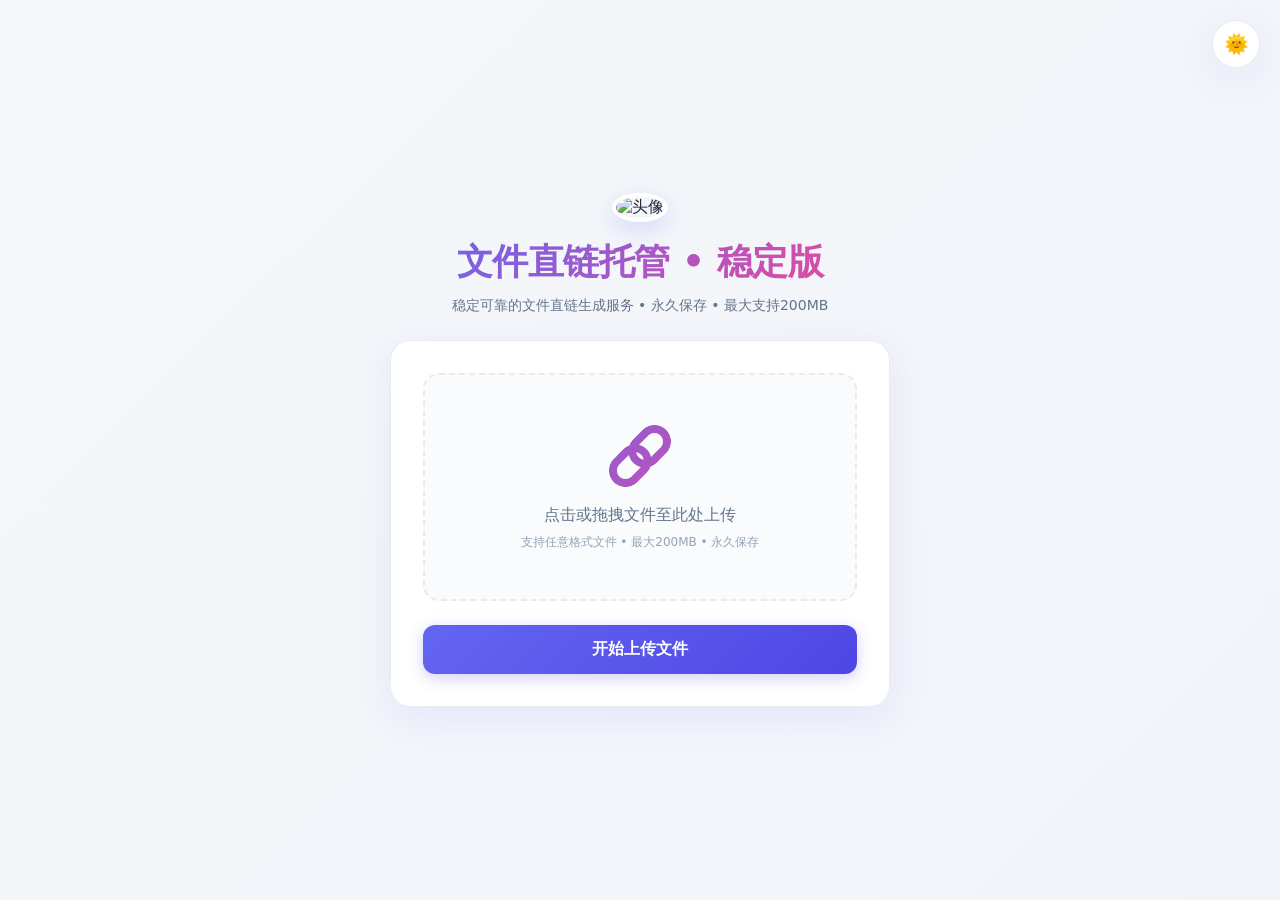
==== link.html @ 5e89c60a "Add files via upload" ====
<!DOCTYPE html>
<html lang="zh-CN">
<head>
    <meta charset="UTF-8">
    <meta name="viewport" content="width=device-width, initial-scale=1.0">
    <title>文件直链托管 • 稳定版</title>

<!-- 浏览器ICO图标配置 -->
    <link rel="icon" href="https://cdn.jsdmirror.com/gh/iTCoffe/iTCoffe.Github.io@List/Gbastos.png" sizes="32x32">
    <link rel="icon" href="https://cdn.jsdmirror.com/gh/iTCoffe/iTCoffe.Github.io@List/Gbastos.png" type="image/png" sizes="16x16">
    <link rel="apple-touch-icon" href="hhttps://cdn.jsdmirror.com/gh/iTCoffe/iTCoffe.Github.io@List/Gbastos.png"> <!-- 苹果设备图标 -->
    <link rel="shortcut icon" href="https://cdn.jsdmirror.com/gh/iTCoffe/iTCoffe.Github.io@List/Gbastos.png" type="image/png"> <!-- 兼容旧浏览器 -->
    
    <style>
        /* 基础变量 - 浅色模式默认 */
        :root {
            /* 浅色模式 */
            --primary: #6366f1;
            --primary-light: #818cf8;
            --primary-dark: #4f46e5;
            --secondary: #ec4899;
            --bg-gradient: linear-gradient(135deg, #f5f7fa 0%, #e4eaf5 100%);
            --card-bg: rgba(255, 255, 255, 0.95);
            --card-shadow: 0 10px 40px rgba(99, 102, 241, 0.1);
            --text-primary: #1e293b;
            --text-secondary: #64748b;
            --border-color: rgba(226, 232, 240, 0.8);
            --success: #10b981;
            --warning: #f59e0b;
            --danger: #ef4444;
            --upload-bg: rgba(248, 250, 252, 0.8);
            --upload-hover: rgba(255, 255, 255, 0.9);
            --dragover-bg: rgba(99, 102, 241, 0.05);
            --input-bg: #f8fafc;
        }

        /* 深色模式变量 */
        .dark-mode {
            --primary: #818cf8;
            --primary-light: #a5b4fc;
            --primary-dark: #6366f1;
            --secondary: #f472b6;
            --bg-gradient: linear-gradient(135deg, #0f172a 0%, #1e293b 100%);
            --card-bg: rgba(30, 41, 59, 0.95);
            --card-shadow: 0 10px 40px rgba(0, 0, 0, 0.3);
            --text-primary: #f8fafc;
            --text-secondary: #94a3b8;
            --border-color: rgba(71, 85, 105, 0.8);
            --success: #34d399;
            --warning: #fbbf24;
            --danger: #f87171;
            --upload-bg: rgba(30, 41, 59, 0.8);
            --upload-hover: rgba(30, 41, 59, 0.9);
            --dragover-bg: rgba(99, 102, 241, 0.1);
            --input-bg: #1e293b;
        }

        * {
            margin: 0;
            padding: 0;
            box-sizing: border-box;
            font-family: 'Inter', system-ui, -apple-system, sans-serif;
            transition: background-color 0.3s ease, color 0.3s ease, border-color 0.3s ease;
        }

        body {
            min-height: 100vh;
            display: flex;
            justify-content: center;
            align-items: center;
            background: var(--bg-gradient);
            background-size: 400% 400%;
            animation: gradientMove 15s ease infinite;
            color: var(--text-primary);
            padding: 20px;
            overflow-x: hidden;
        }

        @keyframes gradientMove {
            0% { background-position: 0% 50%; }
            50% { background-position: 100% 50%; }
            100% { background-position: 0% 50%; }
        }

        /* 主题切换按钮 */
        .theme-toggle {
            position: fixed;
            top: 20px;
            right: 20px;
            width: 48px;
            height: 48px;
            border-radius: 50%;
            background: var(--card-bg);
            border: 1px solid var(--border-color);
            box-shadow: var(--card-shadow);
            display: flex;
            align-items: center;
            justify-content: center;
            cursor: pointer;
            z-index: 100;
            color: var(--primary);
            font-size: 20px;
        }

        .theme-toggle:hover {
            transform: scale(1.05);
        }

        /* Toast提示框 */
        .toast {
            position: fixed;
            bottom: 30px;
            left: 50%;
            transform: translateX(-50%);
            padding: 12px 24px;
            background: var(--card-bg);
            border: 1px solid var(--border-color);
            border-radius: 8px;
            box-shadow: var(--card-shadow);
            color: var(--text-primary);
            z-index: 1000;
            opacity: 0;
            transition: opacity 0.3s ease, transform 0.3s ease;
            transform: translateX(-50%) translateY(20px);
        }
        .toast.show {
            opacity: 1;
            transform: translateX(-50%) translateY(0);
        }
        .toast.success {
            border-left: 4px solid var(--success);
        }
        .toast.error {
            border-left: 4px solid var(--danger);
        }
        .toast.warning {
            border-left: 4px solid var(--warning);
        }

        /* 主容器样式 */
        .container {
            width: 100%;
            max-width: 500px;
            margin: 0 auto;
            display: flex;
            flex-direction: column;
            align-items: center;
            gap: 24px;
        }

        /* 头部区域 */
        .header {
            text-align: center;
            width: 100%;
        }

        .avatar {
            width: 100px;
            height: 100px;
            border-radius: 50%;
            margin: 0 auto 16px;
            border: 4px solid var(--card-bg);
            box-shadow: 0 8px 24px rgba(99, 102, 241, 0.2);
            transition: transform 0.4s ease;
            object-fit: cover;
        }

        .avatar:hover {
            transform: scale(1.08) rotate(2deg);
        }

        .title {
            font-size: 36px;
            font-weight: 800;
            background: linear-gradient(135deg, var(--primary), var(--secondary));
            -webkit-background-clip: text;
            -webkit-text-fill-color: transparent;
            margin-bottom: 8px;
            letter-spacing: -0.5px;
        }

        .subtitle {
            color: var(--text-secondary);
            font-size: 14px;
            line-height: 1.5;
        }

        /* 卡片样式 */
        .card {
            width: 100%;
            background: var(--card-bg);
            border-radius: 20px;
            box-shadow: var(--card-shadow);
            padding: 32px;
            border: 1px solid var(--border-color);
            backdrop-filter: blur(10px);
            transition: transform 0.3s ease, box-shadow 0.3s ease;
        }

        .card:hover {
            transform: translateY(-4px);
            box-shadow: 0 15px 45px rgba(99, 102, 241, 0.15);
        }

        /* 文件信息显示 */
        .file-info {
            margin-bottom: 16px;
            text-align: center;
            display: none;
            padding: 12px;
            background: var(--upload-bg);
            border-radius: 12px;
            border: 1px solid var(--border-color);
        }
        .file-info p {
            font-size: 14px;
            color: var(--text-primary);
            margin-bottom: 4px;
        }
        .file-info small {
            font-size: 12px;
            color: var(--text-secondary);
        }

        /* 上传区域 */
        .upload-area {
            border: 2px dashed var(--border-color);
            border-radius: 16px;
            padding: 48px 24px;
            text-align: center;
            cursor: pointer;
            transition: all 0.3s ease;
            margin-bottom: 24px;
            background: var(--upload-bg);
        }

        .upload-area:hover {
            border-color: var(--primary-light);
            background: var(--upload-hover);
        }

        .upload-area.dragover {
            border-color: var(--primary);
            background: var(--dragover-bg);
            transform: scale(1.02);
        }

        .upload-icon {
            font-size: 56px;
            margin-bottom: 16px;
            background: linear-gradient(135deg, var(--primary), var(--secondary));
            -webkit-background-clip: text;
            -webkit-text-fill-color: transparent;
        }

        .upload-text {
            font-size: 16px;
            color: var(--text-secondary);
            margin-bottom: 8px;
        }

        .upload-hint {
            font-size: 12px;
            color: #94a3b8;
        }

        /* 按钮样式 */
        .btn {
            display: inline-block;
            width: 100%;
            padding: 14px 0;
            background: linear-gradient(135deg, var(--primary), var(--primary-dark));
            color: white;
            border: none;
            border-radius: 12px;
            font-size: 16px;
            font-weight: 600;
            cursor: pointer;
            transition: all 0.3s ease;
            box-shadow: 0 4px 15px rgba(99, 102, 241, 0.3);
            position: relative;
            overflow: hidden;
        }

        .btn::after {
            content: '';
            position: absolute;
            top: 50%;
            left: 50%;
            width: 0;
            height: 0;
            background: rgba(255, 255, 255, 0.2);
            border-radius: 50%;
            transform: translate(-50%, -50%);
            transition: width 0.6s ease, height 0.6s ease;
        }

        .btn:active::after {
            width: 300px;
            height: 300px;
            opacity: 0;
        }

        .btn:hover {
            background: linear-gradient(135deg, var(--primary-dark), #4338ca);
            transform: translateY(-2px);
            box-shadow: 0 6px 20px rgba(99, 102, 241, 0.4);
        }

        .btn-outline {
            background: transparent;
            border: 2px solid var(--primary);
            color: var(--primary);
            box-shadow: none;
        }

        .btn-outline:hover {
            background: rgba(99, 102, 241, 0.05);
            color: var(--primary-dark);
        }

        /* 进度区域 */
        .progress-section, .result-section, .history-section {
            display: none;
            margin-top: 24px;
        }

        /* 加载动画 */
        .loading-spinner {
            width: 40px;
            height: 40px;
            border: 4px solid var(--border-color);
            border-top: 4px solid var(--primary);
            border-radius: 50%;
            animation: spin 1s linear infinite;
            margin: 0 auto 16px;
        }
        @keyframes spin {
            0% { transform: rotate(0deg); }
            100% { transform: rotate(360deg); }
        }

        .progress-title {
            font-size: 15px;
            color: var(--text-secondary);
            margin-bottom: 12px;
            text-align: center;
        }

        .progress-bar {
            height: 8px;
            background: var(--input-bg);
            border-radius: 4px;
            overflow: hidden;
            margin-bottom: 12px;
        }

        .progress-fill {
            height: 100%;
            background: linear-gradient(90deg, var(--primary), var(--secondary));
            border-radius: 4px;
            width: 0%;
            transition: width 0.3s ease;
        }

        .progress-percent {
            text-align: center;
            font-size: 14px;
            color: var(--primary);
            font-weight: 600;
        }

        .retry-notice {
            font-size: 12px;
            color: var(--warning);
            text-align: center;
            margin-top: 8px;
            display: none;
        }

        /* 结果区域 */
        .result-item {
            margin-bottom: 20px;
        }

        .result-label {
            font-size: 12px;
            font-weight: 600;
            color: var(--text-secondary);
            margin-bottom: 8px;
            display: block;
        }

        .result-input-group {
            display: flex;
            align-items: center;
            background: var(--input-bg);
            border: 1px solid var(--border-color);
            border-radius: 10px;
            padding: 2px;
        }

        .result-input {
            flex: 1;
            padding: 12px 16px;
            border: none;
            background: transparent;
            font-size: 14px;
            color: var(--text-primary);
            outline: none;
            white-space: nowrap;
            overflow: hidden;
            text-overflow: ellipsis;
        }

        .copy-btn {
            padding: 8px 16px;
            background: var(--primary);
            color: white;
            border: none;
            border-radius: 8px;
            font-size: 13px;
            font-weight: 600;
            cursor: pointer;
            transition: all 0.2s ease;
            white-space: nowrap;
            position: relative;
            overflow: hidden;
        }

        .copy-btn::after {
            content: '';
            position: absolute;
            top: 50%;
            left: 50%;
            width: 0;
            height: 0;
            background: rgba(255, 255, 255, 0.2);
            border-radius: 50%;
            transform: translate(-50%, -50%);
            transition: width 0.6s ease, height 0.6s ease;
        }

        .copy-btn:active::after {
            width: 200px;
            height: 200px;
            opacity: 0;
        }

        .copy-btn:hover {
            background: var(--primary-dark);
        }

        /* 上传历史区域 */
        .history-section {
            margin-top: 32px;
        }
        .history-header {
            display: flex;
            justify-content: space-between;
            align-items: center;
            margin-bottom: 16px;
        }
        .history-title {
            font-size: 18px;
            font-weight: 600;
            color: var(--text-primary);
        }
        .clear-history {
            font-size: 12px;
            color: var(--primary);
            cursor: pointer;
            background: none;
            border: none;
            padding: 4px 8px;
        }
        .clear-history:hover {
            color: var(--primary-dark);
            text-decoration: underline;
        }
        .history-list {
            max-height: 300px;
            overflow-y: auto;
            padding-right: 8px;
        }
        .history-item {
            padding: 12px;
            border-bottom: 1px solid var(--border-color);
            margin-bottom: 8px;
        }
        .history-item:last-child {
            border-bottom: none;
            margin-bottom: 0;
        }
        .history-name {
            font-size: 14px;
            font-weight: 600;
            margin-bottom: 4px;
        }
        .history-time {
            font-size: 12px;
            color: var(--text-secondary);
            margin-bottom: 8px;
        }
        .history-buttons {
            display: flex;
            gap: 8px;
        }
        .history-btn {
            font-size: 12px;
            padding: 4px 8px;
            background: var(--primary-light);
            color: white;
            border: none;
            border-radius: 4px;
            cursor: pointer;
        }
        .history-btn:hover {
            background: var(--primary);
        }

        /* 隐藏的文件输入 */
        #fileInput {
            display: none;
        }

        /* 响应式适配 */
        @media (max-width: 480px) {
            .container {
                padding: 10px;
            }
            
            .card {
                padding: 24px 16px;
            }
            
            .upload-area {
                padding: 32px 16px;
            }
            
            .title {
                font-size: 28px;
            }
            
            .theme-toggle {
                width: 40px;
                height: 40px;
                font-size: 18px;
            }
        }

        @media (max-width: 375px) {
            .card {
                padding: 20px 12px;
            }
            .upload-area {
                padding: 32px 12px;
            }
            .title {
                font-size: 24px;
            }
            .theme-toggle {
                width: 36px;
                height: 36px;
                font-size: 16px;
            }
        }
    </style>
    <!-- 百度统计代码 -->
    <script>
        var _hmt = _hmt || [];
        (function() {
          var hm = document.createElement("script");
          hm.src = "https://hm.baidu.com/hm.js?f463aebe70bb41d3370a497b28a6d7ac";
          var s = document.getElementsByTagName("script")[0]; 
          s.parentNode.insertBefore(hm, s);
        })();
    </script>
</head>
<body>
    <!-- 主题切换按钮 -->
    <div class="theme-toggle" id="themeToggle">🌞</div>
    
    <!-- Toast提示框 -->
    <div class="toast" id="toast"></div>

    <div class="container">
        <!-- 头部区域 -->
        <div class="header">
            <img src="https://cdn.jsdmirror.com/gh/iTCoffe/iTCoffe.Github.io@List/Gbastos.png" alt="头像" class="avatar">
            <h1 class="title">文件直链托管 • 稳定版</h1>
            <p class="subtitle">稳定可靠的文件直链生成服务 • 永久保存 • 最大支持200MB</p>
        </div>

        <!-- 主卡片 -->
        <div class="card">
            <!-- 文件信息显示 -->
            <div class="file-info" id="fileInfo">
                <p>📄 待上传：<span id="fileName"></span></p>
                <small>大小：<span id="fileSize"></span> | 格式：<span id="fileType"></span></small>
            </div>

            <!-- 上传表单 -->
            <div id="uploadForm">
                <div class="upload-area" id="dropZone">
                    <div class="upload-icon">🔗</div>
                    <p class="upload-text">点击或拖拽文件至此处上传</p>
                    <p class="upload-hint">支持任意格式文件 • 最大200MB • 永久保存</p>
                    <input type="file" id="fileInput" hidden multiple>
                </div>
                <button class="btn" onclick="document.getElementById('fileInput').click()">开始上传文件</button>
            </div>

            <!-- 进度区域 -->
            <div class="progress-section" id="progressSection">
                <div class="loading-spinner" id="loadingSpinner"></div>
                <p class="progress-title">正在上传到云端服务器...</p>
                <div class="progress-bar">
                    <div class="progress-fill" id="progressBar"></div>
                </div>
                <p class="progress-percent" id="percentText">0%</p>
                <p class="retry-notice" id="retryNotice">⚠️ 当前通道繁忙，正在切换备用线路...</p>
            </div>

            <!-- 结果区域 -->
            <div class="result-section" id="resultSection">
                <div class="result-item">
                    <label class="result-label">🚀 镜像加速链接</label>
                    <div class="result-input-group">
                        <input type="text" id="proxyLink" class="result-input" readonly>
                        <button class="copy-btn" onclick="copyValue('proxyLink', this)">复制</button>
                    </div>
                </div>
                <div class="result-item">
                    <label class="result-label">🔗 原始官方链接</label>
                    <div class="result-input-group">
                        <input type="text" id="rawLink" class="result-input" readonly>
                        <button class="copy-btn" onclick="copyValue('rawLink', this)">复制</button>
                    </div>
                </div>
                <button class="btn btn-outline" onclick="location.reload()">重新上传</button>
            </div>

            <!-- 上传历史区域 -->
            <div class="history-section" id="historySection">
                <div class="history-header">
                    <h3 class="history-title">上传历史</h3>
                    <button class="clear-history" onclick="clearHistory()">清空记录</button>
                </div>
                <div class="history-list" id="historyList"></div>
            </div>
        </div>
    </div>

    <script>
        // ===== 全局配置 =====
        const MAX_FILE_SIZE = 200 * 1024 * 1024; // 200MB
        const FORBIDDEN_TYPES = ['exe', 'bat', 'sh', 'php', 'js', 'py', 'asp', 'aspx', 'jsp']; // 禁止的文件类型

        // ===== 主题切换核心逻辑 =====
        const themeToggle = document.getElementById('themeToggle');
        const body = document.body;

        // 从本地存储读取主题偏好
        const savedTheme = localStorage.getItem('theme');
        // 自动跟随系统主题
        const systemDark = window.matchMedia && window.matchMedia('(prefers-color-scheme: dark)').matches;
        
        if (savedTheme === 'dark' || (!savedTheme && systemDark)) {
            body.classList.add('dark-mode');
            themeToggle.textContent = '🌙';
        } else {
            themeToggle.textContent = '🌞';
        }

        // 切换主题
        themeToggle.addEventListener('click', () => {
            if (body.classList.contains('dark-mode')) {
                // 切换到浅色模式
                body.classList.remove('dark-mode');
                themeToggle.textContent = '🌞';
                localStorage.setItem('theme', 'light');
            } else {
                // 切换到深色模式
                body.classList.add('dark-mode');
                themeToggle.textContent = '🌙';
                localStorage.setItem('theme', 'dark');
            }
        });

        // ===== Toast提示框功能 =====
        function showToast(message, type = 'info') {
            const toast = document.getElementById('toast');
            toast.textContent = message;
            toast.className = `toast ${type}`;
            toast.classList.add('show');
            
            setTimeout(() => {
                toast.classList.remove('show');
            }, 3000);
        }

        // ===== 上传历史功能 =====
        // 保存上传记录
        function saveUploadHistory(fileName, rawLink, proxyLink) {
            const history = JSON.parse(localStorage.getItem('uploadHistory') || '[]');
            history.unshift({
                id: Date.now(),
                name: fileName,
                raw: rawLink,
                proxy: proxyLink,
                time: new Date().toLocaleString()
            });
            // 只保留最近10条
            if (history.length > 10) history.pop();
            localStorage.setItem('uploadHistory', JSON.stringify(history));
            renderHistory();
        }

        // 渲染历史记录
        function renderHistory() {
            const history = JSON.parse(localStorage.getItem('uploadHistory') || '[]');
            const historyList = document.getElementById('historyList');
            const historySection = document.getElementById('historySection');
            
            if (history.length === 0) {
                historySection.style.display = 'none';
                return;
            }
            
            historySection.style.display = 'block';
            historyList.innerHTML = history.map(item => `
                <div class="history-item">
                    <p class="history-name">${item.name}</p>
                    <p class="history-time">${item.time}</p>
                    <div class="history-buttons">
                        <button class="history-btn" onclick="copyHistoryLink('${item.raw}')">复制原始链接</button>
                        <button class="history-btn" onclick="copyHistoryLink('${item.proxy}')">复制加速链接</button>
                    </div>
                </div>
            `).join('');
        }

        // 复制历史链接
        function copyHistoryLink(link) {
            navigator.clipboard.writeText(link).then(() => {
                showToast('链接复制成功！', 'success');
            }).catch(() => {
                const tempInput = document.createElement('input');
                tempInput.value = link;
                document.body.appendChild(tempInput);
                tempInput.select();
                document.execCommand('copy');
                document.body.removeChild(tempInput);
                showToast('链接复制成功！', 'success');
            });
        }

        // 清空历史记录
        function clearHistory() {
            if (confirm('确定要清空所有上传记录吗？')) {
                localStorage.removeItem('uploadHistory');
                renderHistory();
                showToast('上传记录已清空', 'info');
            }
        }

        // ===== 文件校验功能 =====
        function validateFile(file) {
            // 1. 检查文件大小
            if (file.size > MAX_FILE_SIZE) {
                showToast(`文件大小超过限制！最大支持200MB，当前文件大小：${(file.size/1024/1024).toFixed(2)}MB`, 'error');
                return false;
            }
            
            // 2. 检查文件类型
            const fileExt = file.name.split('.').pop()?.toLowerCase() || '';
            if (FORBIDDEN_TYPES.includes(fileExt)) {
                showToast('禁止上传可执行文件或脚本文件！', 'error');
                return false;
            }
            
            return true;
        }

        // ===== 核心上传功能 =====
        // 获取DOM元素
        const fileInput = document.getElementById('fileInput');
        const dropZone = document.getElementById('dropZone');
        const progressSection = document.getElementById('progressSection');
        const resultSection = document.getElementById('resultSection');
        const uploadForm = document.getElementById('uploadForm');
        const fileInfo = document.getElementById('fileInfo');
        const fileNameEl = document.getElementById('fileName');
        const fileSizeEl = document.getElementById('fileSize');
        const fileTypeEl = document.getElementById('fileType');

        // 页面加载时渲染历史记录
        window.addEventListener('load', () => {
            renderHistory();
        });

        // 拖拽功能实现
        ['dragenter', 'dragover', 'dragleave', 'drop'].forEach(eventName => {
            dropZone.addEventListener(eventName, preventDefaults, false);
        });

        function preventDefaults(e) {
            e.preventDefault();
            e.stopPropagation();
        }

        ['dragenter', 'dragover'].forEach(eventName => {
            dropZone.addEventListener(eventName, () => dropZone.classList.add('dragover'), false);
        });

        ['dragleave', 'drop'].forEach(eventName => {
            dropZone.addEventListener(eventName, () => dropZone.classList.remove('dragover'), false);
        });

        dropZone.addEventListener('drop', handleDrop, false);

        function handleDrop(e) {
            const dt = e.dataTransfer;
            const files = dt.files;
            if (files.length) {
                // 取第一个文件（如需多文件可循环）
                const file = files[0];
                if (validateFile(file)) {
                    showFileInfo(file);
                    handleUpload(file);
                }
            }
        }

        // 显示文件信息
        function showFileInfo(file) {
            const fileExt = file.name.split('.').pop()?.toLowerCase() || '未知';
            const fileSize = (file.size/1024/1024).toFixed(2) + 'MB';
            
            fileNameEl.textContent = file.name;
            fileSizeEl.textContent = fileSize;
            fileTypeEl.textContent = fileExt;
            fileInfo.style.display = 'block';
        }

        // 点击上传区域触发文件选择
        dropZone.addEventListener('click', () => fileInput.click());
        
        // 文件选择后触发上传
        fileInput.addEventListener('change', (e) => {
            if (e.target.files.length) {
                const file = e.target.files[0];
                if (validateFile(file)) {
                    showFileInfo(file);
                    handleUpload(file);
                }
            }
        });

        // 核心配置
        const API = 'https://catbox.moe/user/api.php';
        const DOMAIN = 'https://down.nigx.cn/';
        
        // 代理池
        const PROXY_POOL = [
            'https://corsproxy.io/?',
            'https://thingproxy.freeboard.io/fetch/',
            'https://api.allorigins.win/raw?url='
        ];

        // 处理文件上传
        function handleUpload(file) {
            // 切换到进度显示
            uploadForm.style.display = 'none';
            progressSection.style.display = 'block';

            // 创建FormData
            const fd = new FormData();
            fd.append('reqtype', 'fileupload');
            fd.append('fileToUpload', file);

            let currentProxyIndex = 0;

            // 发起上传请求
            function startUpload() {
                const xhr = new XMLHttpRequest();
                const targetUrl = PROXY_POOL[currentProxyIndex] + encodeURIComponent(API);
                
                xhr.open('POST', targetUrl);

                // 上传进度监听
                xhr.upload.addEventListener('progress', (e) => {
                    if (e.lengthComputable) {
                        const percent = Math.round((e.loaded / e.total) * 100);
                        document.getElementById('progressBar').style.width = percent + '%';
                        document.getElementById('percentText').textContent = percent + '%';
                    }
                });

                // 请求完成处理
                xhr.addEventListener('load', () => {
                    const response = xhr.responseText.trim();
                    if (xhr.status === 200 && response.includes('http')) {
                        const urlMatch = response.match(/https?:\/\/[^\s]+/);
                        if (urlMatch) {
                            const raw = urlMatch[0];
                            const noProtocol = raw.replace(/^https?:\/\//, '');
                            document.getElementById('rawLink').value = raw;
                            document.getElementById('proxyLink').value = DOMAIN + noProtocol;
                            
                            // 保存上传历史
                            saveUploadHistory(file.name, raw, DOMAIN + noProtocol);
                            
                            // 切换到结果显示
                            progressSection.style.display = 'none';
                            resultSection.style.display = 'block';
                            showToast('文件上传成功！', 'success');
                            return;
                        }
                    }
                    tryNextProxy();
                });

                // 错误处理
                xhr.addEventListener('error', tryNextProxy);
                xhr.addEventListener('timeout', tryNextProxy);
                
                // 设置超时
                xhr.timeout = 30000;
                xhr.send(fd);
            }

            // 尝试下一个代理
            function tryNextProxy() {
                currentProxyIndex++;
                if (currentProxyIndex < PROXY_POOL.length) {
                    document.getElementById('retryNotice').style.display = 'block';
                    console.warn(`切换到第 ${currentProxyIndex + 1} 个代理`);
                    startUpload();
                } else {
                    showToast('上传失败：所有备用线路均不可用，请稍后再试。', 'error');
                    // 恢复上传表单
                    progressSection.style.display = 'none';
                    uploadForm.style.display = 'block';
                    document.getElementById('retryNotice').style.display = 'none';
                }
            }

            // 开始第一个上传请求
            startUpload();
        }

        // 复制功能
        function copyValue(id, btn) {
            const input = document.getElementById(id);
            input.select();
            
            try {
                // 现代浏览器API
                navigator.clipboard.writeText(input.value).then(() => {
                    const originalText = btn.textContent;
                    btn.textContent = '已复制 ✓';
                    btn.style.background = 'var(--success)';
                    setTimeout(() => {
                        btn.textContent = originalText;
                        btn.style.background = '';
                    }, 2000);
                    showToast('链接复制成功！', 'success');
                }).catch(() => {
                    // 降级方案
                    fallbackCopy(input, btn);
                });
            } catch (err) {
                fallbackCopy(input, btn);
            }
        }

        // 复制降级方案
        function fallbackCopy(input, btn) {
            document.execCommand('copy');
            const originalText = btn.textContent;
            btn.textContent = '已复制 ✓';
            btn.style.background = 'var(--success)';
            setTimeout(() => {
                btn.textContent = originalText;
                btn.style.background = '';
            }, 2000);
            showToast('链接复制成功！', 'success');
        }
    </script>
</body>
</html>
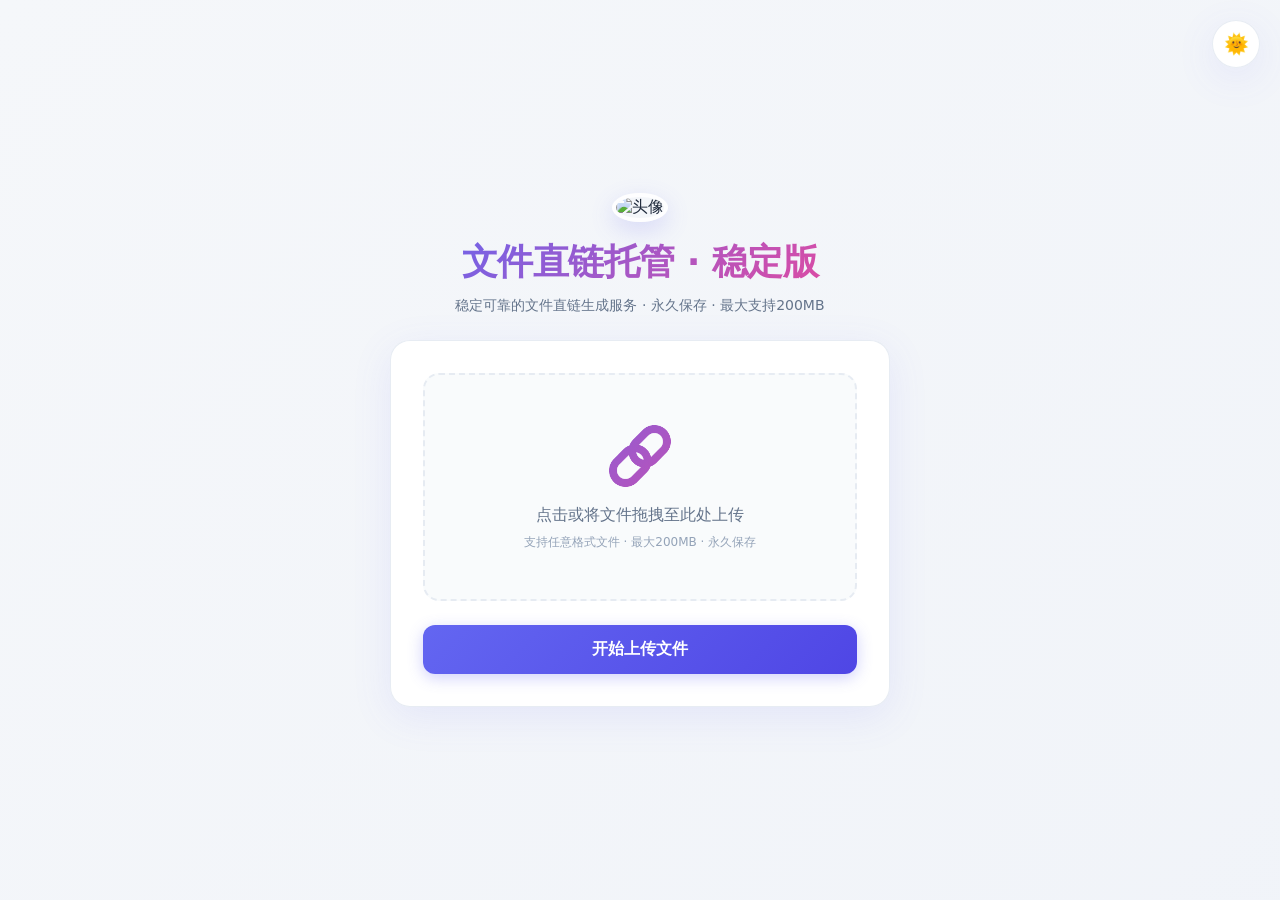
==== commit 6118f9cf: "Update link.html" ====
--- a/link.html
+++ b/link.html
@@ -3,18 +3,15 @@
 <head>
     <meta charset="UTF-8">
     <meta name="viewport" content="width=device-width, initial-scale=1.0">
-    <title>文件直链托管 • 稳定版</title>
-
-<!-- 浏览器ICO图标配置 -->
+    <title>文件直链托管 · 稳定版</title>
+
     <link rel="icon" href="https://cdn.jsdmirror.com/gh/iTCoffe/iTCoffe.Github.io@List/Gbastos.png" sizes="32x32">
     <link rel="icon" href="https://cdn.jsdmirror.com/gh/iTCoffe/iTCoffe.Github.io@List/Gbastos.png" type="image/png" sizes="16x16">
-    <link rel="apple-touch-icon" href="hhttps://cdn.jsdmirror.com/gh/iTCoffe/iTCoffe.Github.io@List/Gbastos.png"> <!-- 苹果设备图标 -->
-    <link rel="shortcut icon" href="https://cdn.jsdmirror.com/gh/iTCoffe/iTCoffe.Github.io@List/Gbastos.png" type="image/png"> <!-- 兼容旧浏览器 -->
+    <link rel="apple-touch-icon" href="https://cdn.jsdmirror.com/gh/iTCoffe/iTCoffe.Github.io@List/Gbastos.png">
+    <link rel="shortcut icon" href="https://cdn.jsdmirror.com/gh/iTCoffe/iTCoffe.Github.io@List/Gbastos.png" type="image/png">
     
     <style>
-        /* 基础变量 - 浅色模式默认 */
         :root {
-            /* 浅色模式 */
             --primary: #6366f1;
             --primary-light: #818cf8;
             --primary-dark: #4f46e5;
@@ -33,8 +30,6 @@
             --dragover-bg: rgba(99, 102, 241, 0.05);
             --input-bg: #f8fafc;
         }
-
-        /* 深色模式变量 */
         .dark-mode {
             --primary: #818cf8;
             --primary-light: #a5b4fc;
@@ -54,7 +49,6 @@
             --dragover-bg: rgba(99, 102, 241, 0.1);
             --input-bg: #1e293b;
         }
-
         * {
             margin: 0;
             padding: 0;
@@ -62,7 +56,6 @@
             font-family: 'Inter', system-ui, -apple-system, sans-serif;
             transition: background-color 0.3s ease, color 0.3s ease, border-color 0.3s ease;
         }
-
         body {
             min-height: 100vh;
             display: flex;
@@ -75,14 +68,11 @@
             padding: 20px;
             overflow-x: hidden;
         }
-
         @keyframes gradientMove {
             0% { background-position: 0% 50%; }
             50% { background-position: 100% 50%; }
             100% { background-position: 0% 50%; }
         }
-
-        /* 主题切换按钮 */
         .theme-toggle {
             position: fixed;
             top: 20px;
@@ -101,12 +91,7 @@
             color: var(--primary);
             font-size: 20px;
         }
-
-        .theme-toggle:hover {
-            transform: scale(1.05);
-        }
-
-        /* Toast提示框 */
+        .theme-toggle:hover { transform: scale(1.05); }
         .toast {
             position: fixed;
             bottom: 30px;
@@ -127,17 +112,9 @@
             opacity: 1;
             transform: translateX(-50%) translateY(0);
         }
-        .toast.success {
-            border-left: 4px solid var(--success);
-        }
-        .toast.error {
-            border-left: 4px solid var(--danger);
-        }
-        .toast.warning {
-            border-left: 4px solid var(--warning);
-        }
-
-        /* 主容器样式 */
+        .toast.success { border-left: 4px solid var(--success); }
+        .toast.error { border-left: 4px solid var(--danger); }
+        .toast.warning { border-left: 4px solid var(--warning); }
         .container {
             width: 100%;
             max-width: 500px;
@@ -147,13 +124,10 @@
             align-items: center;
             gap: 24px;
         }
-
-        /* 头部区域 */
         .header {
             text-align: center;
             width: 100%;
         }
-
         .avatar {
             width: 100px;
             height: 100px;
@@ -164,11 +138,7 @@
             transition: transform 0.4s ease;
             object-fit: cover;
         }
-
-        .avatar:hover {
-            transform: scale(1.08) rotate(2deg);
-        }
-
+        .avatar:hover { transform: scale(1.08) rotate(2deg); }
         .title {
             font-size: 36px;
             font-weight: 800;
@@ -178,14 +148,11 @@
             margin-bottom: 8px;
             letter-spacing: -0.5px;
         }
-
         .subtitle {
             color: var(--text-secondary);
             font-size: 14px;
             line-height: 1.5;
         }
-
-        /* 卡片样式 */
         .card {
             width: 100%;
             background: var(--card-bg);
@@ -196,13 +163,10 @@
             backdrop-filter: blur(10px);
             transition: transform 0.3s ease, box-shadow 0.3s ease;
         }
-
         .card:hover {
             transform: translateY(-4px);
             box-shadow: 0 15px 45px rgba(99, 102, 241, 0.15);
         }
-
-        /* 文件信息显示 */
         .file-info {
             margin-bottom: 16px;
             text-align: center;
@@ -221,8 +185,6 @@
             font-size: 12px;
             color: var(--text-secondary);
         }
-
-        /* 上传区域 */
         .upload-area {
             border: 2px dashed var(--border-color);
             border-radius: 16px;
@@ -233,18 +195,15 @@
             margin-bottom: 24px;
             background: var(--upload-bg);
         }
-
         .upload-area:hover {
             border-color: var(--primary-light);
             background: var(--upload-hover);
         }
-
         .upload-area.dragover {
             border-color: var(--primary);
             background: var(--dragover-bg);
             transform: scale(1.02);
         }
-
         .upload-icon {
             font-size: 56px;
             margin-bottom: 16px;
@@ -252,19 +211,15 @@
             -webkit-background-clip: text;
             -webkit-text-fill-color: transparent;
         }
-
         .upload-text {
             font-size: 16px;
             color: var(--text-secondary);
             margin-bottom: 8px;
         }
-
         .upload-hint {
             font-size: 12px;
             color: #94a3b8;
         }
-
-        /* 按钮样式 */
         .btn {
             display: inline-block;
             width: 100%;
@@ -281,7 +236,6 @@
             position: relative;
             overflow: hidden;
         }
-
         .btn::after {
             content: '';
             position: absolute;
@@ -294,38 +248,30 @@
             transform: translate(-50%, -50%);
             transition: width 0.6s ease, height 0.6s ease;
         }
-
         .btn:active::after {
             width: 300px;
             height: 300px;
             opacity: 0;
         }
-
         .btn:hover {
             background: linear-gradient(135deg, var(--primary-dark), #4338ca);
             transform: translateY(-2px);
             box-shadow: 0 6px 20px rgba(99, 102, 241, 0.4);
         }
-
         .btn-outline {
             background: transparent;
             border: 2px solid var(--primary);
             color: var(--primary);
             box-shadow: none;
         }
-
         .btn-outline:hover {
             background: rgba(99, 102, 241, 0.05);
             color: var(--primary-dark);
         }
-
-        /* 进度区域 */
         .progress-section, .result-section, .history-section {
             display: none;
             margin-top: 24px;
         }
-
-        /* 加载动画 */
         .loading-spinner {
             width: 40px;
             height: 40px;
@@ -339,14 +285,12 @@
             0% { transform: rotate(0deg); }
             100% { transform: rotate(360deg); }
         }
-
         .progress-title {
             font-size: 15px;
             color: var(--text-secondary);
             margin-bottom: 12px;
             text-align: center;
         }
-
         .progress-bar {
             height: 8px;
             background: var(--input-bg);
@@ -354,7 +298,6 @@
             overflow: hidden;
             margin-bottom: 12px;
         }
-
         .progress-fill {
             height: 100%;
             background: linear-gradient(90deg, var(--primary), var(--secondary));
@@ -362,14 +305,12 @@
             width: 0%;
             transition: width 0.3s ease;
         }
-
         .progress-percent {
             text-align: center;
             font-size: 14px;
             color: var(--primary);
             font-weight: 600;
         }
-
         .retry-notice {
             font-size: 12px;
             color: var(--warning);
@@ -377,12 +318,9 @@
             margin-top: 8px;
             display: none;
         }
-
-        /* 结果区域 */
         .result-item {
             margin-bottom: 20px;
         }
-
         .result-label {
             font-size: 12px;
             font-weight: 600;
@@ -390,7 +328,6 @@
             margin-bottom: 8px;
             display: block;
         }
-
         .result-input-group {
             display: flex;
             align-items: center;
@@ -399,7 +336,6 @@
             border-radius: 10px;
             padding: 2px;
         }
-
         .result-input {
             flex: 1;
             padding: 12px 16px;
@@ -412,7 +348,6 @@
             overflow: hidden;
             text-overflow: ellipsis;
         }
-
         .copy-btn {
             padding: 8px 16px;
             background: var(--primary);
@@ -427,7 +362,6 @@
             position: relative;
             overflow: hidden;
         }
-
         .copy-btn::after {
             content: '';
             position: absolute;
@@ -440,21 +374,13 @@
             transform: translate(-50%, -50%);
             transition: width 0.6s ease, height 0.6s ease;
         }
-
         .copy-btn:active::after {
             width: 200px;
             height: 200px;
             opacity: 0;
         }
-
-        .copy-btn:hover {
-            background: var(--primary-dark);
-        }
-
-        /* 上传历史区域 */
-        .history-section {
-            margin-top: 32px;
-        }
+        .copy-btn:hover { background: var(--primary-dark); }
+        .history-section { margin-top: 32px; }
         .history-header {
             display: flex;
             justify-content: space-between;
@@ -515,114 +441,61 @@
             border-radius: 4px;
             cursor: pointer;
         }
-        .history-btn:hover {
-            background: var(--primary);
-        }
-
-        /* 隐藏的文件输入 */
-        #fileInput {
-            display: none;
-        }
-
-        /* 响应式适配 */
+        .history-btn:hover { background: var(--primary); }
+        #fileInput { display: none; }
         @media (max-width: 480px) {
-            .container {
-                padding: 10px;
-            }
-            
-            .card {
-                padding: 24px 16px;
-            }
-            
-            .upload-area {
-                padding: 32px 16px;
-            }
-            
-            .title {
-                font-size: 28px;
-            }
-            
-            .theme-toggle {
-                width: 40px;
-                height: 40px;
-                font-size: 18px;
-            }
-        }
-
+            .container { padding: 10px; }
+            .card { padding: 24px 16px; }
+            .upload-area { padding: 32px 16px; }
+            .title { font-size: 28px; }
+            .theme-toggle { width: 40px; height: 40px; font-size: 18px; }
+        }
         @media (max-width: 375px) {
-            .card {
-                padding: 20px 12px;
-            }
-            .upload-area {
-                padding: 32px 12px;
-            }
-            .title {
-                font-size: 24px;
-            }
-            .theme-toggle {
-                width: 36px;
-                height: 36px;
-                font-size: 16px;
-            }
+            .card { padding: 20px 12px; }
+            .upload-area { padding: 32px 12px; }
+            .title { font-size: 24px; }
+            .theme-toggle { width: 36px; height: 36px; font-size: 16px; }
         }
     </style>
-    <!-- 百度统计代码 -->
-    <script>
-        var _hmt = _hmt || [];
-        (function() {
-          var hm = document.createElement("script");
-          hm.src = "https://hm.baidu.com/hm.js?f463aebe70bb41d3370a497b28a6d7ac";
-          var s = document.getElementsByTagName("script")[0]; 
-          s.parentNode.insertBefore(hm, s);
-        })();
-    </script>
 </head>
 <body>
-    <!-- 主题切换按钮 -->
+
     <div class="theme-toggle" id="themeToggle">🌞</div>
-    
-    <!-- Toast提示框 -->
     <div class="toast" id="toast"></div>
 
     <div class="container">
-        <!-- 头部区域 -->
         <div class="header">
             <img src="https://cdn.jsdmirror.com/gh/iTCoffe/iTCoffe.Github.io@List/Gbastos.png" alt="头像" class="avatar">
-            <h1 class="title">文件直链托管 • 稳定版</h1>
-            <p class="subtitle">稳定可靠的文件直链生成服务 • 永久保存 • 最大支持200MB</p>
+            <h1 class="title">文件直链托管 · 稳定版</h1>
+            <p class="subtitle">稳定可靠的文件直链生成服务 · 永久保存 · 最大支持200MB</p>
         </div>
 
-        <!-- 主卡片 -->
         <div class="card">
-            <!-- 文件信息显示 -->
             <div class="file-info" id="fileInfo">
                 <p>📄 待上传：<span id="fileName"></span></p>
                 <small>大小：<span id="fileSize"></span> | 格式：<span id="fileType"></span></small>
             </div>
 
-            <!-- 上传表单 -->
             <div id="uploadForm">
                 <div class="upload-area" id="dropZone">
                     <div class="upload-icon">🔗</div>
-                    <p class="upload-text">点击或拖拽文件至此处上传</p>
-                    <p class="upload-hint">支持任意格式文件 • 最大200MB • 永久保存</p>
+                    <p class="upload-text">点击或将文件拖拽至此处上传</p>
+                    <p class="upload-hint">支持任意格式文件 · 最大200MB · 永久保存</p>
                     <input type="file" id="fileInput" hidden multiple>
                 </div>
                 <button class="btn" onclick="document.getElementById('fileInput').click()">开始上传文件</button>
             </div>
 
-            <!-- 进度区域 -->
             <div class="progress-section" id="progressSection">
-                <div class="loading-spinner" id="loadingSpinner"></div>
-                <p class="progress-title">正在上传到云端服务器...</p>
+                <div class="loading-spinner"></div>
+                <p class="progress-title" id="progressStatus">正在上传到云端服务器...</p>
                 <div class="progress-bar">
                     <div class="progress-fill" id="progressBar"></div>
                 </div>
                 <p class="progress-percent" id="percentText">0%</p>
-                <p class="retry-notice" id="retryNotice">⚠️ 当前通道繁忙，正在切换备用线路...</p>
+                <p class="retry-notice" id="retryNotice">⚠️ 当前通道繁忙，正在切换备用线路(优先使用国内节点)...</p>
             </div>
 
-            <!-- 结果区域 -->
             <div class="result-section" id="resultSection">
                 <div class="result-item">
                     <label class="result-label">🚀 镜像加速链接</label>
@@ -641,7 +514,6 @@
                 <button class="btn btn-outline" onclick="location.reload()">重新上传</button>
             </div>
 
-            <!-- 上传历史区域 -->
             <div class="history-section" id="historySection">
                 <div class="history-header">
                     <h3 class="history-title">上传历史</h3>
@@ -653,341 +525,392 @@
     </div>
 
     <script>
-        // ===== 全局配置 =====
-        const MAX_FILE_SIZE = 200 * 1024 * 1024; // 200MB
-        const FORBIDDEN_TYPES = ['exe', 'bat', 'sh', 'php', 'js', 'py', 'asp', 'aspx', 'jsp']; // 禁止的文件类型
-
-        // ===== 主题切换核心逻辑 =====
-        const themeToggle = document.getElementById('themeToggle');
-        const body = document.body;
-
-        // 从本地存储读取主题偏好
-        const savedTheme = localStorage.getItem('theme');
-        // 自动跟随系统主题
-        const systemDark = window.matchMedia && window.matchMedia('(prefers-color-scheme: dark)').matches;
-        
-        if (savedTheme === 'dark' || (!savedTheme && systemDark)) {
-            body.classList.add('dark-mode');
-            themeToggle.textContent = '🌙';
-        } else {
-            themeToggle.textContent = '🌞';
-        }
-
-        // 切换主题
-        themeToggle.addEventListener('click', () => {
-            if (body.classList.contains('dark-mode')) {
-                // 切换到浅色模式
-                body.classList.remove('dark-mode');
-                themeToggle.textContent = '🌞';
-                localStorage.setItem('theme', 'light');
-            } else {
-                // 切换到深色模式
+        (function() {
+            const MAX_FILE_SIZE = 200 * 1024 * 1024;
+            const FORBIDDEN_TYPES = ['exe', 'bat', 'sh', 'php', 'js', 'py', 'asp', 'aspx', 'jsp'];
+
+            // 主题切换
+            const themeToggle = document.getElementById('themeToggle');
+            const body = document.body;
+            const savedTheme = localStorage.getItem('theme');
+            const systemDark = window.matchMedia && window.matchMedia('(prefers-color-scheme: dark)').matches;
+            
+            if (savedTheme === 'dark' || (!savedTheme && systemDark)) {
                 body.classList.add('dark-mode');
                 themeToggle.textContent = '🌙';
-                localStorage.setItem('theme', 'dark');
-            }
-        });
-
-        // ===== Toast提示框功能 =====
-        function showToast(message, type = 'info') {
-            const toast = document.getElementById('toast');
-            toast.textContent = message;
-            toast.className = `toast ${type}`;
-            toast.classList.add('show');
+            } else {
+                themeToggle.textContent = '🌞';
+            }
+
+            themeToggle.addEventListener('click', () => {
+                if (body.classList.contains('dark-mode')) {
+                    body.classList.remove('dark-mode');
+                    themeToggle.textContent = '🌞';
+                    localStorage.setItem('theme', 'light');
+                } else {
+                    body.classList.add('dark-mode');
+                    themeToggle.textContent = '🌙';
+                    localStorage.setItem('theme', 'dark');
+                }
+            });
+
+            // Toast 提示
+            function showToast(message, type = 'info') {
+                const toast = document.getElementById('toast');
+                toast.textContent = message;
+                toast.className = `toast ${type}`;
+                toast.classList.add('show');
+                setTimeout(() => {
+                    toast.classList.remove('show');
+                }, 3000);
+            }
+
+            // 历史记录
+            function saveUploadHistory(fileName, rawLink, proxyLink) {
+                const history = JSON.parse(localStorage.getItem('uploadHistory') || '[]');
+                history.unshift({
+                    id: Date.now(),
+                    name: fileName,
+                    raw: rawLink,
+                    proxy: proxyLink,
+                    time: new Date().toLocaleString()
+                });
+                if (history.length > 10) history.pop();
+                localStorage.setItem('uploadHistory', JSON.stringify(history));
+                renderHistory();
+            }
+
+            function renderHistory() {
+                const history = JSON.parse(localStorage.getItem('uploadHistory') || '[]');
+                const historyList = document.getElementById('historyList');
+                const historySection = document.getElementById('historySection');
+                
+                if (history.length === 0) {
+                    historySection.style.display = 'none';
+                    return;
+                }
+                
+                historySection.style.display = 'block';
+                historyList.innerHTML = history.map(item => `
+                    <div class="history-item">
+                        <p class="history-name">${escapeHtml(item.name)}</p>
+                        <p class="history-time">${escapeHtml(item.time)}</p>
+                        <div class="history-buttons">
+                            <button class="history-btn" onclick="copyHistoryLink('${item.raw.replace(/'/g, "\\'")}')">复制原始链接</button>
+                            <button class="history-btn" onclick="copyHistoryLink('${item.proxy.replace(/'/g, "\\'")}')">复制加速链接</button>
+                        </div>
+                    </div>
+                `).join('');
+            }
+
+            function escapeHtml(unsafe) {
+                return unsafe.replace(/[&<>"']/g, function(m) {
+                    if(m === '&') return '&amp;'; if(m === '<') return '&lt;'; if(m === '>') return '&gt;';
+                    if(m === '"') return '&quot;'; if(m === "'") return '&#039;';
+                    return m;
+                });
+            }
+
+            window.copyHistoryLink = function(link) {
+                if (navigator.clipboard) {
+                    navigator.clipboard.writeText(link).then(() => {
+                        showToast('链接复制成功！', 'success');
+                    }).catch(() => {
+                        fallbackCopyText(link);
+                    });
+                } else {
+                    fallbackCopyText(link);
+                }
+            };
             
-            setTimeout(() => {
-                toast.classList.remove('show');
-            }, 3000);
-        }
-
-        // ===== 上传历史功能 =====
-        // 保存上传记录
-        function saveUploadHistory(fileName, rawLink, proxyLink) {
-            const history = JSON.parse(localStorage.getItem('uploadHistory') || '[]');
-            history.unshift({
-                id: Date.now(),
-                name: fileName,
-                raw: rawLink,
-                proxy: proxyLink,
-                time: new Date().toLocaleString()
-            });
-            // 只保留最近10条
-            if (history.length > 10) history.pop();
-            localStorage.setItem('uploadHistory', JSON.stringify(history));
-            renderHistory();
-        }
-
-        // 渲染历史记录
-        function renderHistory() {
-            const history = JSON.parse(localStorage.getItem('uploadHistory') || '[]');
-            const historyList = document.getElementById('historyList');
-            const historySection = document.getElementById('historySection');
-            
-            if (history.length === 0) {
-                historySection.style.display = 'none';
-                return;
-            }
-            
-            historySection.style.display = 'block';
-            historyList.innerHTML = history.map(item => `
-                <div class="history-item">
-                    <p class="history-name">${item.name}</p>
-                    <p class="history-time">${item.time}</p>
-                    <div class="history-buttons">
-                        <button class="history-btn" onclick="copyHistoryLink('${item.raw}')">复制原始链接</button>
-                        <button class="history-btn" onclick="copyHistoryLink('${item.proxy}')">复制加速链接</button>
-                    </div>
-                </div>
-            `).join('');
-        }
-
-        // 复制历史链接
-        function copyHistoryLink(link) {
-            navigator.clipboard.writeText(link).then(() => {
-                showToast('链接复制成功！', 'success');
-            }).catch(() => {
-                const tempInput = document.createElement('input');
-                tempInput.value = link;
+            function fallbackCopyText(text) {
+                const tempInput = document.createElement('textarea');
+                tempInput.value = text;
+                tempInput.style.position = 'fixed';
+                tempInput.style.opacity = 0;
                 document.body.appendChild(tempInput);
                 tempInput.select();
-                document.execCommand('copy');
+                try {
+                    document.execCommand('copy');
+                    showToast('链接复制成功！', 'success');
+                } catch (err) {
+                    showToast('复制失败，请手动复制', 'error');
+                }
                 document.body.removeChild(tempInput);
-                showToast('链接复制成功！', 'success');
+            }
+
+            window.clearHistory = function() {
+                if (confirm('确定要清空所有上传记录吗？')) {
+                    localStorage.removeItem('uploadHistory');
+                    renderHistory();
+                    showToast('上传记录已清空', 'info');
+                }
+            };
+
+            function validateFile(file) {
+                if (file.size > MAX_FILE_SIZE) {
+                    showToast(`文件大小超过限制！最大支持200MB，当前：${(file.size/1024/1024).toFixed(2)}MB`, 'error');
+                    return false;
+                }
+                
+                const fileExt = file.name.split('.').pop()?.toLowerCase() || '';
+                if (FORBIDDEN_TYPES.includes(fileExt)) {
+                    showToast('禁止上传可执行/脚本文件！', 'error');
+                    return false;
+                }
+                
+                return true;
+            }
+
+            // DOM 元素
+            const fileInput = document.getElementById('fileInput');
+            const dropZone = document.getElementById('dropZone');
+            const progressSection = document.getElementById('progressSection');
+            const resultSection = document.getElementById('resultSection');
+            const uploadForm = document.getElementById('uploadForm');
+            const fileInfo = document.getElementById('fileInfo');
+            const fileNameEl = document.getElementById('fileName');
+            const fileSizeEl = document.getElementById('fileSize');
+            const fileTypeEl = document.getElementById('fileType');
+            const progressBar = document.getElementById('progressBar');
+            const percentText = document.getElementById('percentText');
+            const retryNotice = document.getElementById('retryNotice');
+            const progressStatus = document.getElementById('progressStatus');
+
+            window.addEventListener('load', () => {
+                renderHistory();
             });
-        }
-
-        // 清空历史记录
-        function clearHistory() {
-            if (confirm('确定要清空所有上传记录吗？')) {
-                localStorage.removeItem('uploadHistory');
-                renderHistory();
-                showToast('上传记录已清空', 'info');
-            }
-        }
-
-        // ===== 文件校验功能 =====
-        function validateFile(file) {
-            // 1. 检查文件大小
-            if (file.size > MAX_FILE_SIZE) {
-                showToast(`文件大小超过限制！最大支持200MB，当前文件大小：${(file.size/1024/1024).toFixed(2)}MB`, 'error');
-                return false;
-            }
-            
-            // 2. 检查文件类型
-            const fileExt = file.name.split('.').pop()?.toLowerCase() || '';
-            if (FORBIDDEN_TYPES.includes(fileExt)) {
-                showToast('禁止上传可执行文件或脚本文件！', 'error');
-                return false;
-            }
-            
-            return true;
-        }
-
-        // ===== 核心上传功能 =====
-        // 获取DOM元素
-        const fileInput = document.getElementById('fileInput');
-        const dropZone = document.getElementById('dropZone');
-        const progressSection = document.getElementById('progressSection');
-        const resultSection = document.getElementById('resultSection');
-        const uploadForm = document.getElementById('uploadForm');
-        const fileInfo = document.getElementById('fileInfo');
-        const fileNameEl = document.getElementById('fileName');
-        const fileSizeEl = document.getElementById('fileSize');
-        const fileTypeEl = document.getElementById('fileType');
-
-        // 页面加载时渲染历史记录
-        window.addEventListener('load', () => {
-            renderHistory();
-        });
-
-        // 拖拽功能实现
-        ['dragenter', 'dragover', 'dragleave', 'drop'].forEach(eventName => {
-            dropZone.addEventListener(eventName, preventDefaults, false);
-        });
-
-        function preventDefaults(e) {
-            e.preventDefault();
-            e.stopPropagation();
-        }
-
-        ['dragenter', 'dragover'].forEach(eventName => {
-            dropZone.addEventListener(eventName, () => dropZone.classList.add('dragover'), false);
-        });
-
-        ['dragleave', 'drop'].forEach(eventName => {
-            dropZone.addEventListener(eventName, () => dropZone.classList.remove('dragover'), false);
-        });
-
-        dropZone.addEventListener('drop', handleDrop, false);
-
-        function handleDrop(e) {
-            const dt = e.dataTransfer;
-            const files = dt.files;
-            if (files.length) {
-                // 取第一个文件（如需多文件可循环）
-                const file = files[0];
-                if (validateFile(file)) {
-                    showFileInfo(file);
-                    handleUpload(file);
-                }
-            }
-        }
-
-        // 显示文件信息
-        function showFileInfo(file) {
-            const fileExt = file.name.split('.').pop()?.toLowerCase() || '未知';
-            const fileSize = (file.size/1024/1024).toFixed(2) + 'MB';
-            
-            fileNameEl.textContent = file.name;
-            fileSizeEl.textContent = fileSize;
-            fileTypeEl.textContent = fileExt;
-            fileInfo.style.display = 'block';
-        }
-
-        // 点击上传区域触发文件选择
-        dropZone.addEventListener('click', () => fileInput.click());
-        
-        // 文件选择后触发上传
-        fileInput.addEventListener('change', (e) => {
-            if (e.target.files.length) {
-                const file = e.target.files[0];
-                if (validateFile(file)) {
-                    showFileInfo(file);
-                    handleUpload(file);
-                }
-            }
-        });
-
-        // 核心配置
-        const API = 'https://catbox.moe/user/api.php';
-        const DOMAIN = 'https://down.nigx.cn/';
-        
-        // 代理池
-        const PROXY_POOL = [
-            'https://corsproxy.io/?',
-            'https://thingproxy.freeboard.io/fetch/',
-            'https://api.allorigins.win/raw?url='
-        ];
-
-        // 处理文件上传
-        function handleUpload(file) {
-            // 切换到进度显示
-            uploadForm.style.display = 'none';
-            progressSection.style.display = 'block';
-
-            // 创建FormData
-            const fd = new FormData();
-            fd.append('reqtype', 'fileupload');
-            fd.append('fileToUpload', file);
-
-            let currentProxyIndex = 0;
-
-            // 发起上传请求
-            function startUpload() {
-                const xhr = new XMLHttpRequest();
-                const targetUrl = PROXY_POOL[currentProxyIndex] + encodeURIComponent(API);
+
+            // 拖拽事件
+            ['dragenter', 'dragover', 'dragleave', 'drop'].forEach(eventName => {
+                dropZone.addEventListener(eventName, preventDefaults, false);
+            });
+
+            function preventDefaults(e) {
+                e.preventDefault();
+                e.stopPropagation();
+            }
+
+            ['dragenter', 'dragover'].forEach(eventName => {
+                dropZone.addEventListener(eventName, () => dropZone.classList.add('dragover'), false);
+            });
+
+            ['dragleave', 'drop'].forEach(eventName => {
+                dropZone.addEventListener(eventName, () => dropZone.classList.remove('dragover'), false);
+            });
+
+            dropZone.addEventListener('drop', handleDrop, false);
+            dropZone.addEventListener('click', () => fileInput.click());
+            fileInput.addEventListener('change', (e) => {
+                if (e.target.files.length) {
+                    const file = e.target.files[0];
+                    if (validateFile(file)) {
+                        showFileInfo(file);
+                        handleUpload(file);
+                    }
+                }
+            });
+
+            function handleDrop(e) {
+                const dt = e.dataTransfer;
+                const files = dt.files;
+                if (files.length) {
+                    const file = files[0];
+                    if (validateFile(file)) {
+                        showFileInfo(file);
+                        handleUpload(file);
+                    }
+                }
+            }
+
+            function showFileInfo(file) {
+                const fileExt = file.name.split('.').pop()?.toLowerCase() || '未知';
+                const fileSize = (file.size/1024/1024).toFixed(2) + 'MB';
                 
-                xhr.open('POST', targetUrl);
-
-                // 上传进度监听
-                xhr.upload.addEventListener('progress', (e) => {
-                    if (e.lengthComputable) {
-                        const percent = Math.round((e.loaded / e.total) * 100);
-                        document.getElementById('progressBar').style.width = percent + '%';
-                        document.getElementById('percentText').textContent = percent + '%';
+                fileNameEl.textContent = file.name;
+                fileSizeEl.textContent = fileSize;
+                fileTypeEl.textContent = fileExt;
+                fileInfo.style.display = 'block';
+            }
+
+            // ----- 核心上传逻辑，代理池已按国内网络优化排序 -----
+            const API = 'https://catbox.moe/user/api.php';
+            const DOMAIN = 'https://cors.ifanr.indevs.in/';   // 镜像加速域名
+
+            // 优化后的代理池顺序（国内用户优先）
+            // 1. cors.eu.org - 国内部分地区直连速度尚可
+            // 2. cors-proxy.fringe.zone - 备用，同样对国内较友好
+            // 3. corsproxy.io - 国际通用，稳定性高但可能稍慢
+            // 4. allorigins.win - 最后备用
+            // 如需更极致的国内体验，可自行替换为：'https://cors.zimiao.cn/?' 等国内公益代理
+            const PROXY_POOL = [
+                'https://cors.eu.org/',                     // 首选，国内速度较好
+                'https://cors-proxy.fringe.zone/',          // 次选，对国内较友好
+                'https://corsproxy.io/?',                   // 国际稳定备用
+                'https://api.allorigins.win/raw?url='       // 最后手段
+            ];
+
+            let currentXHR = null;
+
+            function resetProgress() {
+                progressBar.style.width = '0%';
+                percentText.innerText = '0%';
+                retryNotice.style.display = 'none';
+                progressStatus.innerText = '正在上传到云端服务器...';
+            }
+
+            function handleUpload(file) {
+                uploadForm.style.display = 'none';
+                progressSection.style.display = 'block';
+                resultSection.style.display = 'none';
+                resetProgress();
+
+                let currentProxyIndex = 0;
+
+                function tryNext() {
+                    currentProxyIndex++;
+                    if (currentProxyIndex < PROXY_POOL.length) {
+                        retryNotice.style.display = 'block';
+                        progressStatus.innerText = `尝试备用线路 (${currentProxyIndex}/${PROXY_POOL.length-1})...`;
+                        progressBar.style.width = '0%';
+                        percentText.innerText = '0%';
+                        startAjax();
+                    } else {
+                        showToast('所有代理线路均不可用，请稍后重试或更换网络', 'error');
+                        setTimeout(() => location.reload(), 1500);
                     }
-                });
-
-                // 请求完成处理
-                xhr.addEventListener('load', () => {
-                    const response = xhr.responseText.trim();
-                    if (xhr.status === 200 && response.includes('http')) {
-                        const urlMatch = response.match(/https?:\/\/[^\s]+/);
-                        if (urlMatch) {
-                            const raw = urlMatch[0];
-                            const noProtocol = raw.replace(/^https?:\/\//, '');
-                            document.getElementById('rawLink').value = raw;
-                            document.getElementById('proxyLink').value = DOMAIN + noProtocol;
-                            
-                            // 保存上传历史
-                            saveUploadHistory(file.name, raw, DOMAIN + noProtocol);
-                            
-                            // 切换到结果显示
-                            progressSection.style.display = 'none';
-                            resultSection.style.display = 'block';
-                            showToast('文件上传成功！', 'success');
-                            return;
+                }
+
+                function startAjax() {
+                    if (currentXHR) {
+                        currentXHR.abort();
+                        currentXHR = null;
+                    }
+
+                    const xhr = new XMLHttpRequest();
+                    currentXHR = xhr;
+
+                    const baseProxy = PROXY_POOL[currentProxyIndex];
+                    const targetUrl = baseProxy + encodeURIComponent(API);
+
+                    xhr.open('POST', targetUrl);
+                    xhr.timeout = 120000; // 2分钟
+
+                    xhr.upload.onprogress = (e) => {
+                        if (e.lengthComputable) {
+                            const percent = Math.round((e.loaded / e.total) * 100);
+                            progressBar.style.width = percent + '%';
+                            percentText.innerText = percent + '%';
                         }
+                    };
+
+                    xhr.onload = () => {
+                        currentXHR = null;
+                        const response = xhr.responseText.trim();
+                        if (xhr.status === 200 && response.includes('http')) {
+                            const urlMatch = response.match(/https?:\/\/[^\s]+/);
+                            if (urlMatch) {
+                                const raw = urlMatch[0];
+                                const noProtocol = raw.replace(/^https?:\/\//, '');
+                                document.getElementById('rawLink').value = raw;
+                                document.getElementById('proxyLink').value = DOMAIN + noProtocol;
+
+                                saveUploadHistory(file.name, raw, DOMAIN + noProtocol);
+
+                                progressSection.style.display = 'none';
+                                resultSection.style.display = 'block';
+                                showToast('上传成功！', 'success');
+                                return;
+                            }
+                        }
+                        console.warn(`代理 ${baseProxy} 返回异常:`, response.substring(0,200));
+                        tryNext();
+                    };
+
+                    xhr.onerror = () => {
+                        currentXHR = null;
+                        console.error(`代理 ${baseProxy} 网络错误`);
+                        tryNext();
+                    };
+
+                    xhr.ontimeout = () => {
+                        currentXHR = null;
+                        console.warn(`代理 ${baseProxy} 超时`);
+                        tryNext();
+                    };
+
+                    const fd = new FormData();
+                    fd.append('reqtype', 'fileupload');
+                    fd.append('fileToUpload', file);
+
+                    try {
+                        xhr.send(fd);
+                    } catch (err) {
+                        currentXHR = null;
+                        console.error('send error', err);
+                        tryNext();
                     }
-                    tryNextProxy();
-                });
-
-                // 错误处理
-                xhr.addEventListener('error', tryNextProxy);
-                xhr.addEventListener('timeout', tryNextProxy);
+                }
+
+                startAjax();
+            }
+
+            // 复制功能
+            window.copyValue = function(id, btn) {
+                const input = document.getElementById(id);
+                if (!input.value) {
+                    showToast('无内容可复制', 'warning');
+                    return;
+                }
+
+                if (navigator.clipboard) {
+                    navigator.clipboard.writeText(input.value).then(() => {
+                        btnSuccess(btn);
+                        showToast('复制成功！', 'success');
+                    }).catch(() => {
+                        fallbackCopyBtn(input.value, btn);
+                    });
+                } else {
+                    fallbackCopyBtn(input.value, btn);
+                }
+            };
+
+            function btnSuccess(btn) {
+                const originalText = btn.textContent;
+                btn.textContent = '已复制 ✓';
+                btn.style.background = 'var(--success)';
+                setTimeout(() => {
+                    btn.textContent = originalText;
+                    btn.style.background = '';
+                }, 2000);
+            }
+
+            function fallbackCopyBtn(value, btn) {
+                const tempInput = document.createElement('textarea');
+                tempInput.value = value;
+                tempInput.style.position = 'fixed';
+                tempInput.style.opacity = 0;
+                document.body.appendChild(tempInput);
+                tempInput.select();
                 
-                // 设置超时
-                xhr.timeout = 30000;
-                xhr.send(fd);
-            }
-
-            // 尝试下一个代理
-            function tryNextProxy() {
-                currentProxyIndex++;
-                if (currentProxyIndex < PROXY_POOL.length) {
-                    document.getElementById('retryNotice').style.display = 'block';
-                    console.warn(`切换到第 ${currentProxyIndex + 1} 个代理`);
-                    startUpload();
-                } else {
-                    showToast('上传失败：所有备用线路均不可用，请稍后再试。', 'error');
-                    // 恢复上传表单
-                    progressSection.style.display = 'none';
-                    uploadForm.style.display = 'block';
-                    document.getElementById('retryNotice').style.display = 'none';
-                }
-            }
-
-            // 开始第一个上传请求
-            startUpload();
-        }
-
-        // 复制功能
-        function copyValue(id, btn) {
-            const input = document.getElementById(id);
-            input.select();
-            
-            try {
-                // 现代浏览器API
-                navigator.clipboard.writeText(input.value).then(() => {
-                    const originalText = btn.textContent;
-                    btn.textContent = '已复制 ✓';
-                    btn.style.background = 'var(--success)';
-                    setTimeout(() => {
-                        btn.textContent = originalText;
-                        btn.style.background = '';
-                    }, 2000);
-                    showToast('链接复制成功！', 'success');
-                }).catch(() => {
-                    // 降级方案
-                    fallbackCopy(input, btn);
-                });
-            } catch (err) {
-                fallbackCopy(input, btn);
-            }
-        }
-
-        // 复制降级方案
-        function fallbackCopy(input, btn) {
-            document.execCommand('copy');
-            const originalText = btn.textContent;
-            btn.textContent = '已复制 ✓';
-            btn.style.background = 'var(--success)';
-            setTimeout(() => {
-                btn.textContent = originalText;
-                btn.style.background = '';
-            }, 2000);
-            showToast('链接复制成功！', 'success');
-        }
+                try {
+                    document.execCommand('copy');
+                    btnSuccess(btn);
+                    showToast('复制成功！', 'success');
+                } catch (err) {
+                    showToast('复制失败，请手动复制', 'error');
+                }
+                
+                document.body.removeChild(tempInput);
+            }
+
+            // 页面卸载前取消请求
+            window.addEventListener('beforeunload', function() {
+                if (currentXHR) {
+                    currentXHR.abort();
+                }
+            });
+        })();
     </script>
 </body>
 </html>
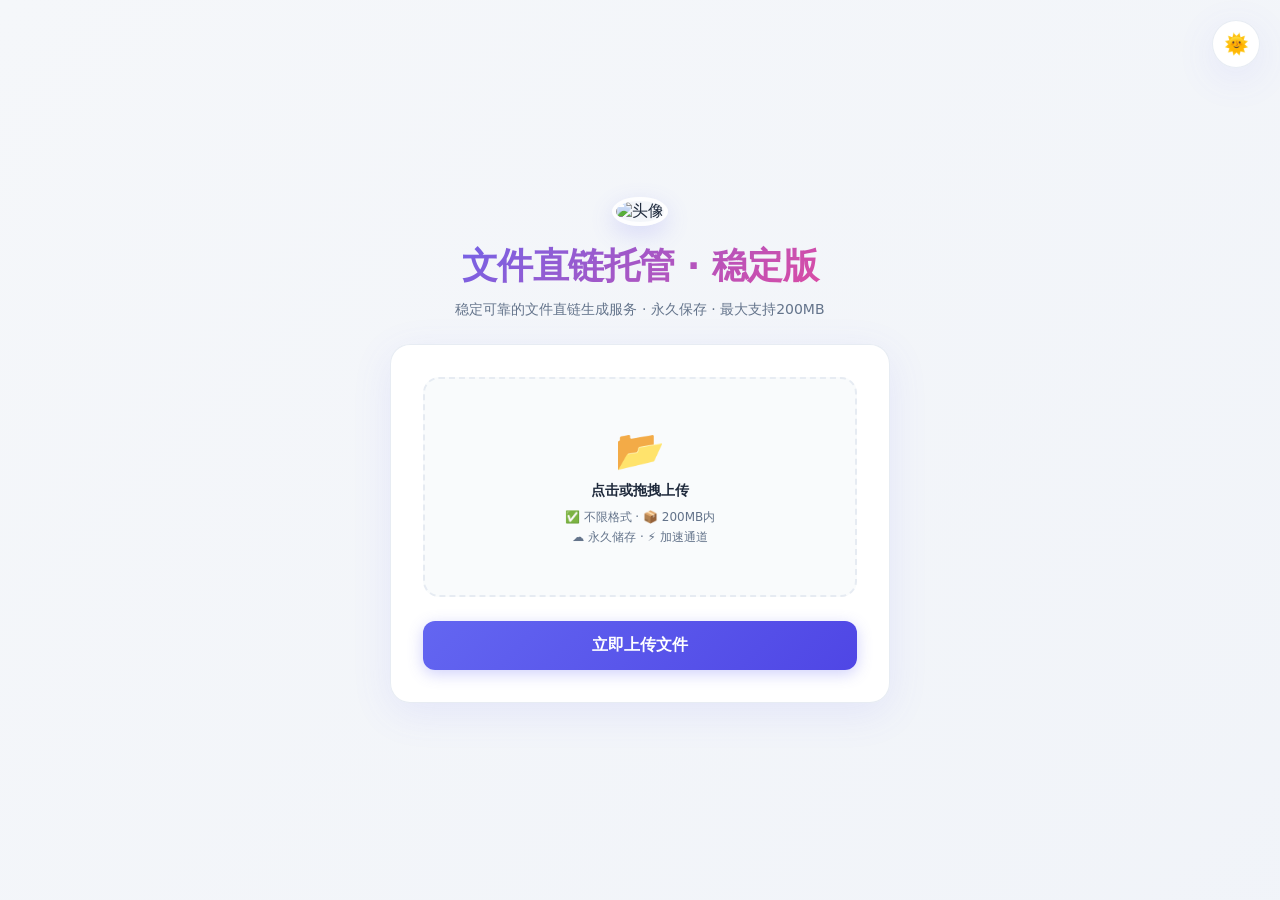
==== commit 8e46855a: "Update link.html" ====
--- a/link.html
+++ b/link.html
@@ -185,6 +185,7 @@
             font-size: 12px;
             color: var(--text-secondary);
         }
+        /* 修复：将 .upload-area 作为拖拽区域的主类 */
         .upload-area {
             border: 2px dashed var(--border-color);
             border-radius: 16px;
@@ -203,6 +204,13 @@
             border-color: var(--primary);
             background: var(--dragover-bg);
             transform: scale(1.02);
+        }
+        /* 上传信息样式 */
+        .upload-info {
+            font-size: 12px;
+            color: var(--text-secondary);
+            margin-top: 8px;
+            line-height: 1.6;
         }
         .upload-icon {
             font-size: 56px;
@@ -477,13 +485,17 @@
             </div>
 
             <div id="uploadForm">
-                <div class="upload-area" id="dropZone">
-                    <div class="upload-icon">🔗</div>
-                    <p class="upload-text">点击或将文件拖拽至此处上传</p>
-                    <p class="upload-hint">支持任意格式文件 · 最大200MB · 永久保存</p>
-                    <input type="file" id="fileInput" hidden multiple>
+                <!-- 修复：class 从 upload-zone 改为 upload-area，以应用正确的样式和拖拽高亮 -->
+                <div class="upload-area" id="dropZone" onclick="document.getElementById('fileInput').click()">
+                    <div style="font-size: 40px;">📂</div>
+                    <p style="font-size: 14px; font-weight: 600; margin-top: 8px;">点击或拖拽上传</p>
+                    <div class="upload-info">
+                        ✅ 不限格式 · 📦 200MB内<br>
+                        ☁️ 永久储存 · ⚡ 加速通道
+                    </div>
+                    <input type="file" id="fileInput" hidden>
                 </div>
-                <button class="btn" onclick="document.getElementById('fileInput').click()">开始上传文件</button>
+                <button class="btn" onclick="document.getElementById('fileInput').click()">立即上传文件</button>
             </div>
 
             <div class="progress-section" id="progressSection">
@@ -554,6 +566,10 @@
                 }
             });
 
+            // 全局阻止拖拽默认行为（避免浏览器打开文件）
+            document.addEventListener('dragover', (e) => e.preventDefault());
+            document.addEventListener('drop', (e) => e.preventDefault());
+
             // Toast 提示
             function showToast(message, type = 'info') {
                 const toast = document.getElementById('toast');
@@ -647,21 +663,6 @@
                 }
             };
 
-            function validateFile(file) {
-                if (file.size > MAX_FILE_SIZE) {
-                    showToast(`文件大小超过限制！最大支持200MB，当前：${(file.size/1024/1024).toFixed(2)}MB`, 'error');
-                    return false;
-                }
-                
-                const fileExt = file.name.split('.').pop()?.toLowerCase() || '';
-                if (FORBIDDEN_TYPES.includes(fileExt)) {
-                    showToast('禁止上传可执行/脚本文件！', 'error');
-                    return false;
-                }
-                
-                return true;
-            }
-
             // DOM 元素
             const fileInput = document.getElementById('fileInput');
             const dropZone = document.getElementById('dropZone');
@@ -677,9 +678,36 @@
             const retryNotice = document.getElementById('retryNotice');
             const progressStatus = document.getElementById('progressStatus');
 
+            // 隐藏文件信息并清空内容
+            function hideFileInfo() {
+                fileInfo.style.display = 'none';
+                fileNameEl.textContent = '';
+                fileSizeEl.textContent = '';
+                fileTypeEl.textContent = '';
+            }
+
+            // 初始隐藏
+            hideFileInfo();
+
             window.addEventListener('load', () => {
                 renderHistory();
             });
+
+            // 文件验证
+            function validateFile(file) {
+                if (file.size > MAX_FILE_SIZE) {
+                    showToast(`文件大小超过限制！最大支持200MB，当前：${(file.size/1024/1024).toFixed(2)}MB`, 'error');
+                    return false;
+                }
+                
+                const fileExt = file.name.split('.').pop()?.toLowerCase() || '';
+                if (FORBIDDEN_TYPES.includes(fileExt)) {
+                    showToast('禁止上传可执行/脚本文件！', 'error');
+                    return false;
+                }
+                
+                return true;
+            }
 
             // 拖拽事件
             ['dragenter', 'dragover', 'dragleave', 'drop'].forEach(eventName => {
@@ -701,12 +729,15 @@
 
             dropZone.addEventListener('drop', handleDrop, false);
             dropZone.addEventListener('click', () => fileInput.click());
+            
             fileInput.addEventListener('change', (e) => {
                 if (e.target.files.length) {
                     const file = e.target.files[0];
                     if (validateFile(file)) {
                         showFileInfo(file);
                         handleUpload(file);
+                    } else {
+                        hideFileInfo(); // 验证失败时隐藏文件信息
                     }
                 }
             });
@@ -719,6 +750,8 @@
                     if (validateFile(file)) {
                         showFileInfo(file);
                         handleUpload(file);
+                    } else {
+                        hideFileInfo(); // 验证失败时隐藏文件信息
                     }
                 }
             }
@@ -735,14 +768,9 @@
 
             // ----- 核心上传逻辑，代理池已按国内网络优化排序 -----
             const API = 'https://catbox.moe/user/api.php';
-            const DOMAIN = 'https://cors.ifanr.indevs.in/';   // 镜像加速域名
+            const DOMAIN = 'https://cors.ifanr.pp.ua/';   // 镜像加速域名
 
             // 优化后的代理池顺序（国内用户优先）
-            // 1. cors.eu.org - 国内部分地区直连速度尚可
-            // 2. cors-proxy.fringe.zone - 备用，同样对国内较友好
-            // 3. corsproxy.io - 国际通用，稳定性高但可能稍慢
-            // 4. allorigins.win - 最后备用
-            // 如需更极致的国内体验，可自行替换为：'https://cors.zimiao.cn/?' 等国内公益代理
             const PROXY_POOL = [
                 'https://cors.eu.org/',                     // 首选，国内速度较好
                 'https://cors-proxy.fringe.zone/',          // 次选，对国内较友好
